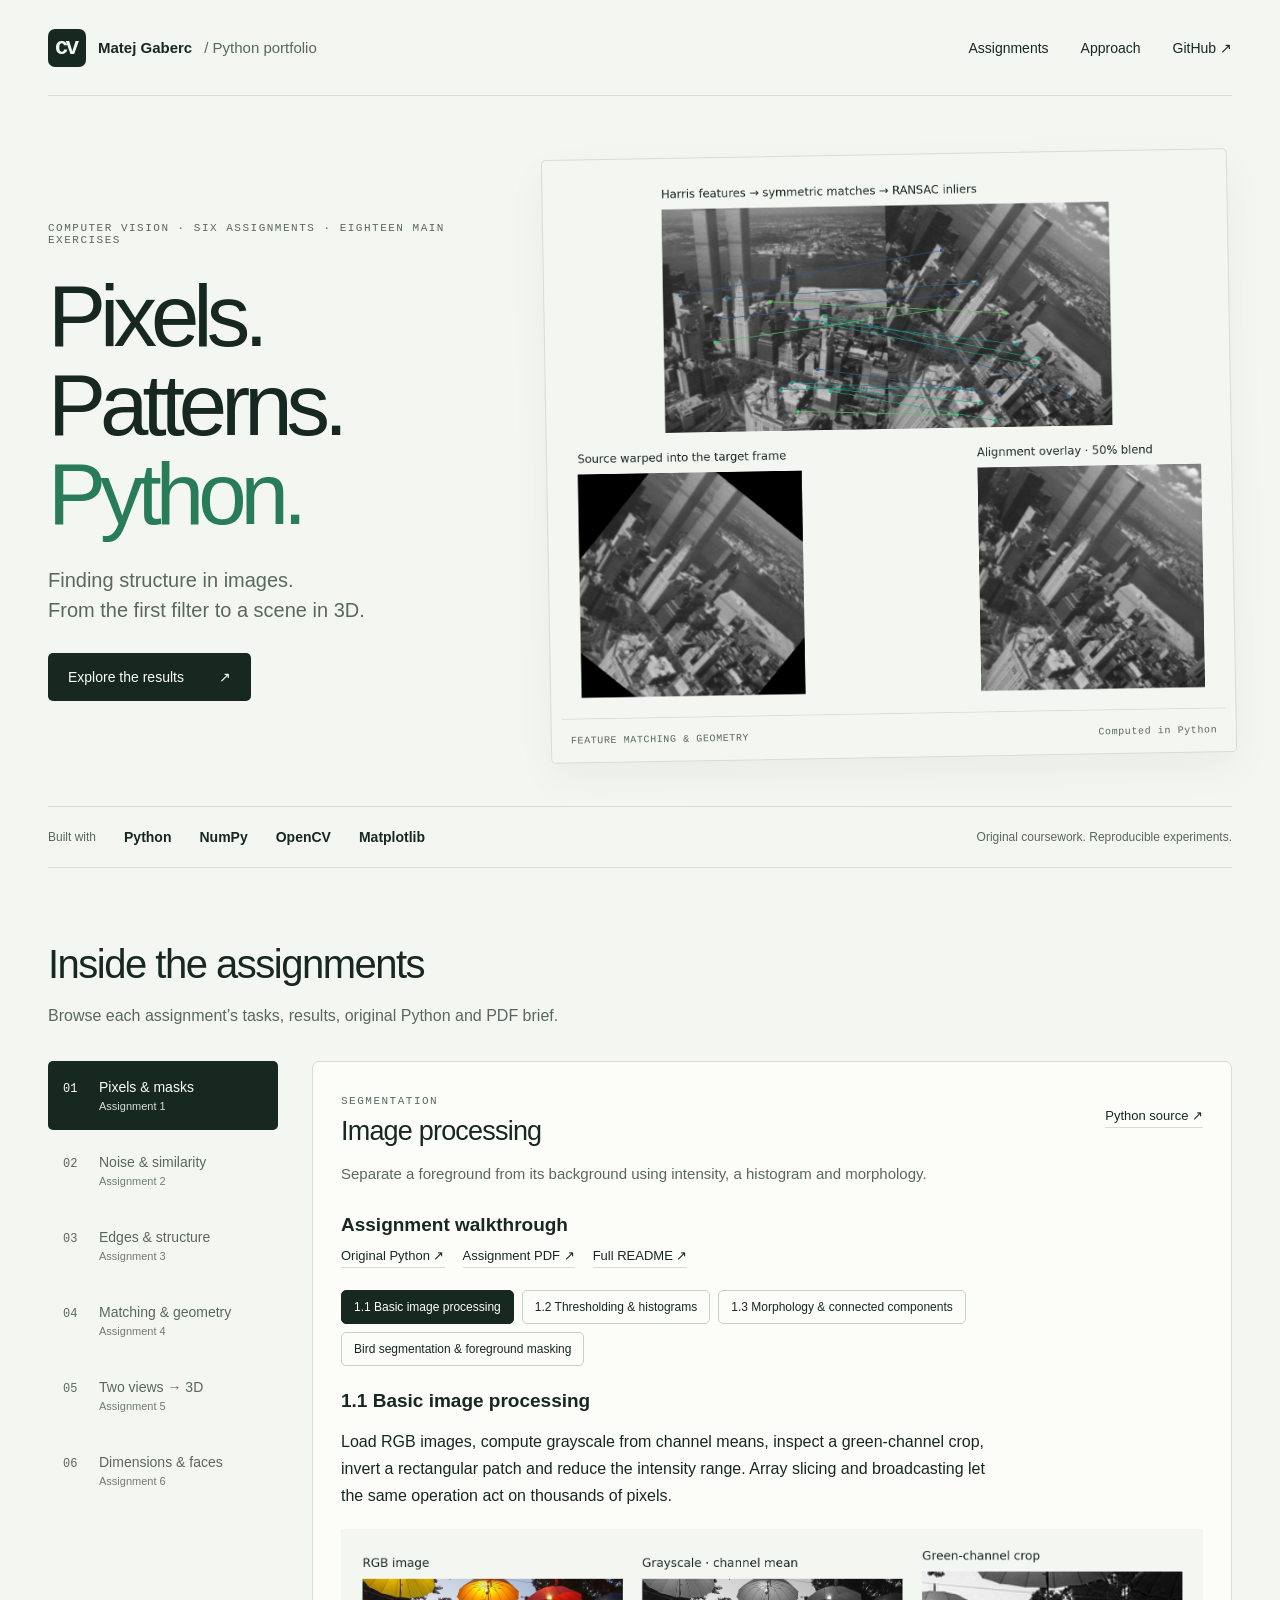
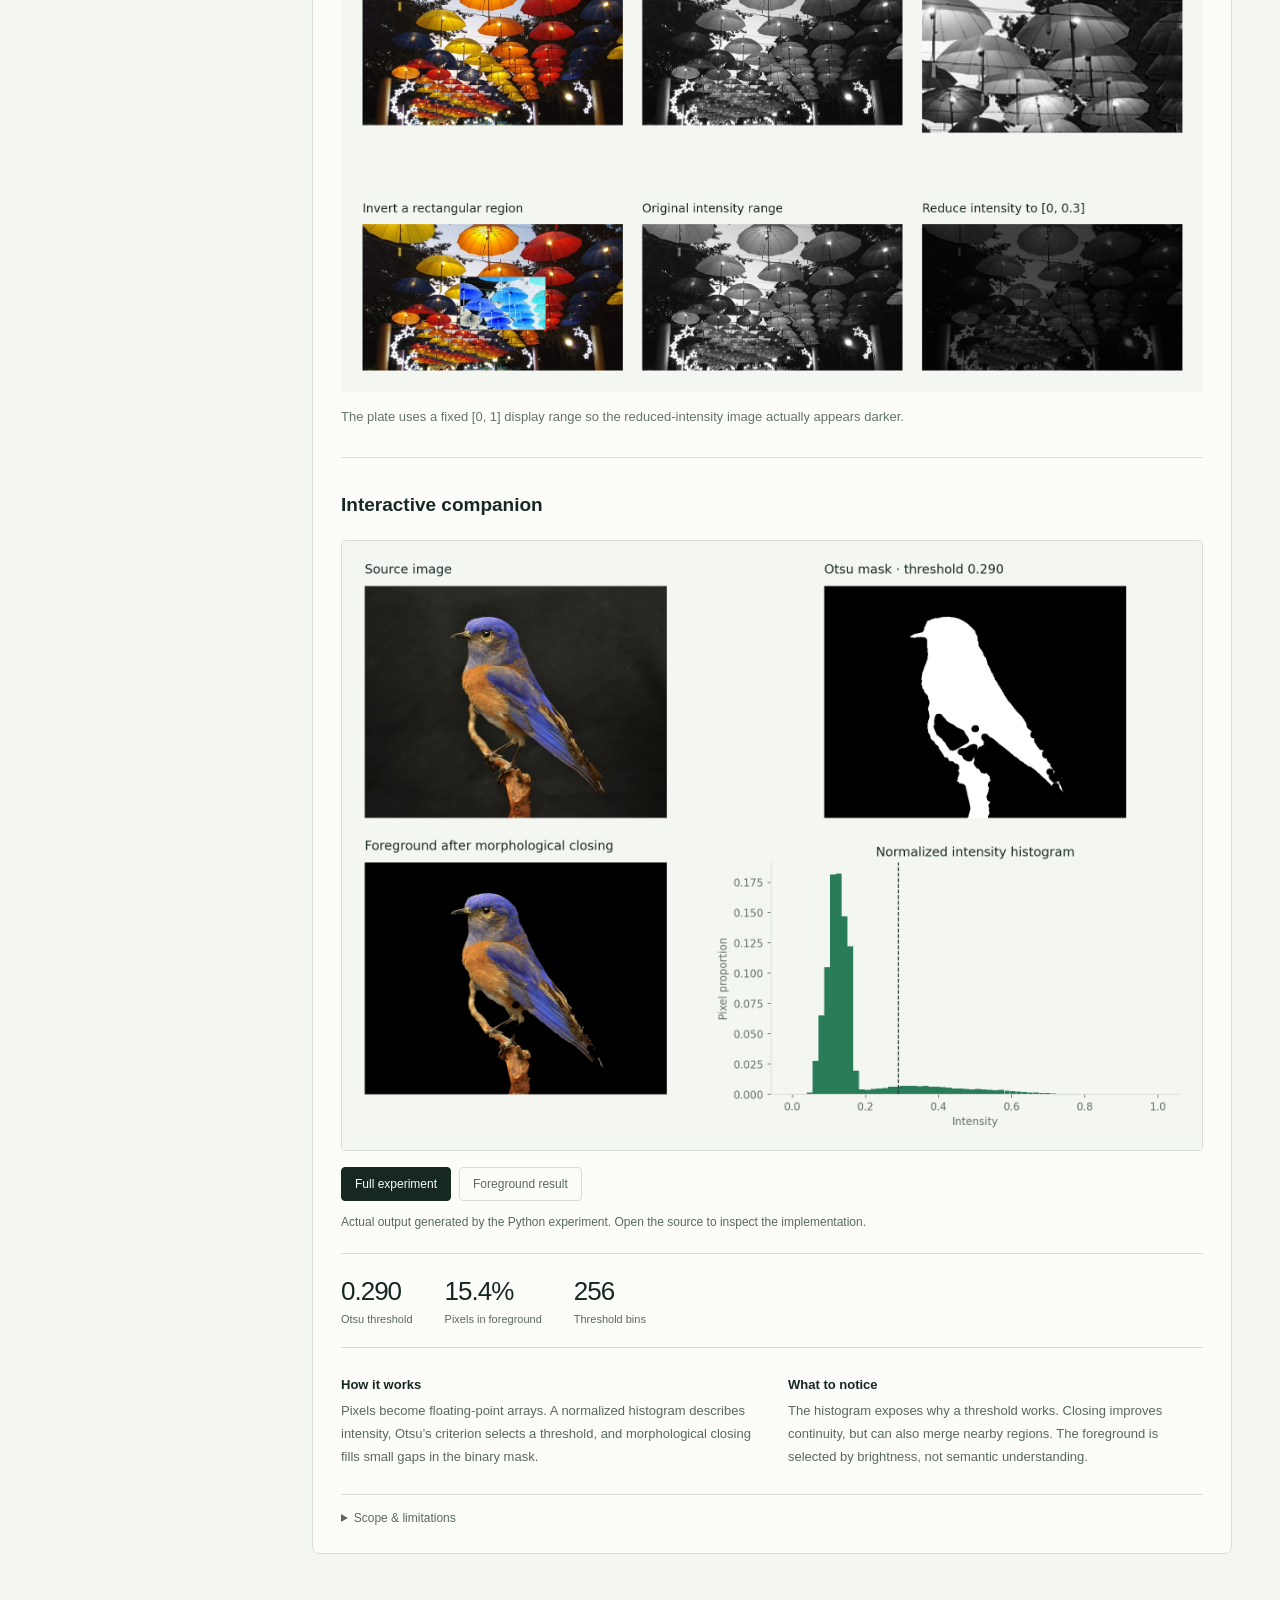
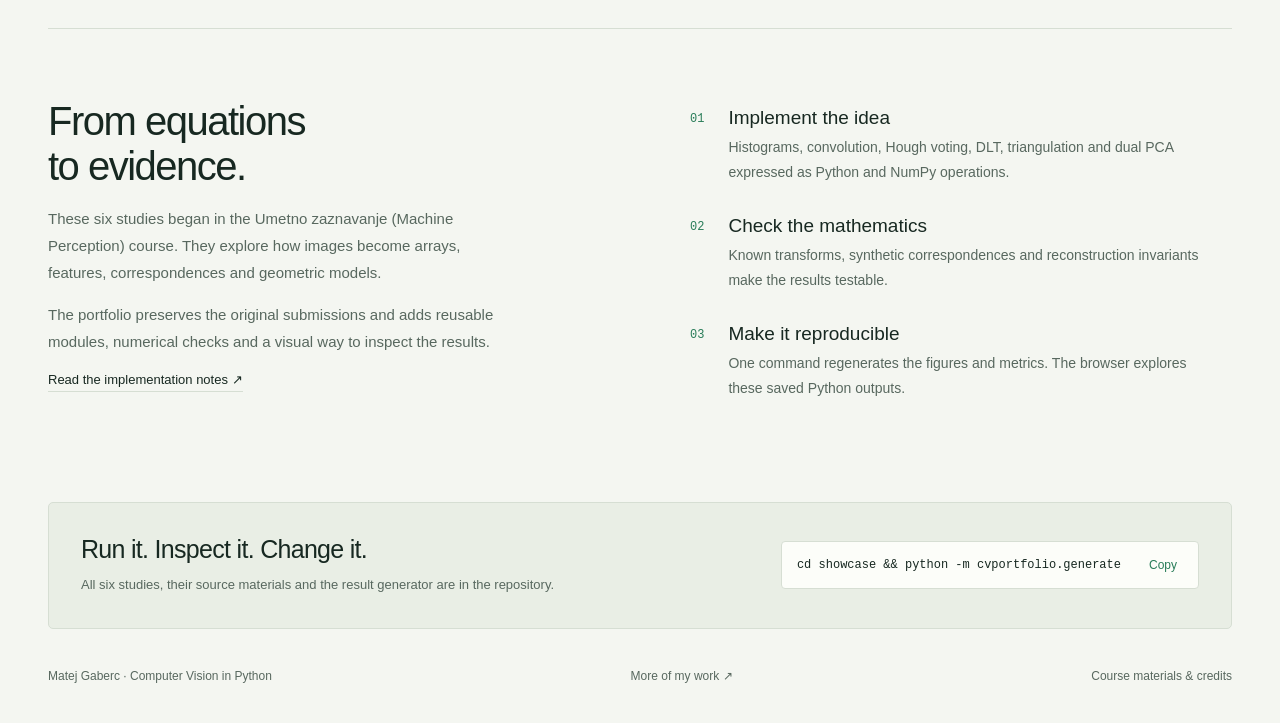
==== showcase/site/index.html @ c362d2f4 "Restructure portfolio around six assignments and full task walkthroughs" ====
<!doctype html>
<html lang="en">
<head>
<meta charset="utf-8"><meta name="viewport" content="width=device-width,initial-scale=1">
<title>Computer Vision in Python · Matej Gaberc</title>
<meta name="description" content="Six visual investigations in Python: image processing, retrieval, edges, geometric alignment, 3D reconstruction and PCA. By Matej Gaberc.">
<meta name="theme-color" content="#f4f6f1">
<link rel="icon" href="data:image/svg+xml,%3Csvg xmlns='http://www.w3.org/2000/svg' viewBox='0 0 64 64'%3E%3Crect width='64' height='64' rx='12' fill='%23172821'/%3E%3Ctext x='32' y='43' text-anchor='middle' font-family='monospace' font-size='30' fill='%23f4f6f1'%3Ecv%3C/text%3E%3C/svg%3E">
<link rel="stylesheet" href="style.css">
<script defer src="assets/metrics.js"></script><script defer src="assets/assignments.js"></script><script defer src="app.js"></script>
</head>
<body>
<a class="skip" href="#experiments">Skip to experiments</a>
<header class="header wrap"><a class="brand" href="#"><span class="mark">cv</span> Matej Gaberc <span class="brand-label">/ Python portfolio</span></a><nav aria-label="Main navigation"><a href="#experiments">Assignments</a><a href="#approach">Approach</a><a href="https://github.com/gabercmatej/computer-vision-python" class="repo-link">GitHub <span aria-hidden="true">↗</span></a></nav></header>
<main>
<section class="hero wrap">
<div class="intro"><p class="eyebrow">COMPUTER VISION · SIX ASSIGNMENTS · EIGHTEEN MAIN EXERCISES</p><h1>Pixels.<br>Patterns.<br><span>Python.</span></h1><p class="lede">Finding structure in images.<br>From the first filter to a scene in 3D.</p><a class="button" href="#experiments">Explore the results <span aria-hidden="true">↗</span></a></div>
<figure class="hero-figure"><img src="assets/04-homography.png" alt="Python-generated feature correspondences between two New York images, with the aligned result" width="1655" height="1365"><figcaption><span>FEATURE MATCHING & GEOMETRY</span><span>Computed in Python</span></figcaption></figure>
</section>
<div class="stack wrap"><span>Built with</span><strong>Python</strong><strong>NumPy</strong><strong>OpenCV</strong><strong>Matplotlib</strong><span class="stack-end">Original coursework. Reproducible experiments.</span></div>
<section id="experiments" class="experiments wrap">
<div class="section-title"><h2>Inside the assignments</h2><p>Browse each assignment’s tasks, results, original Python and PDF brief.</p></div>
<div class="lab">
<nav id="experiment-nav" class="experiment-nav" aria-label="Choose an experiment"></nav>
<div id="experiment-panel" class="experiment-panel" aria-labelledby="experiment-title">
<div class="panel-heading"><div><span id="experiment-category" class="small-label"></span><h3 id="experiment-title"></h3></div><a id="source-link" class="text-link" href="https://github.com/gabercmatej/computer-vision-python">Python source ↗</a></div>
<p id="experiment-summary" class="summary"></p>
<section class="task-gallery" aria-labelledby="tasks-heading">
<h4 id="tasks-heading">Assignment walkthrough</h4>
<div class="assignment-links"><a id="original-link" class="text-link">Original Python ↗</a><a id="pdf-link" class="text-link">Assignment PDF ↗</a><a id="walkthrough-link" class="text-link">Full README ↗</a></div>
<div id="task-nav" class="task-nav" aria-label="Assignment tasks"></div>
<h4 id="task-title"></h4><p id="task-description"></p>
<figure><img id="task-image" class="plate" alt=""><figcaption id="task-caption"></figcaption></figure>
</section>
<h4 class="companion-heading">Interactive companion</h4>
<div id="result-stage" class="result-stage"></div>
<div id="controls" class="controls"></div>
<p id="result-caption" class="caption" aria-live="polite"></p>
<div id="metrics" class="metrics"></div>
<div class="explanation"><div><h4>How it works</h4><p id="method"></p></div><div><h4>What to notice</h4><p id="insight"></p></div></div>
<details><summary>Scope & limitations</summary><p id="limitations"></p></details>
</div>
</div>
</section>
<section id="approach" class="approach wrap"><div><h2>From equations<br>to evidence.</h2><p>These six studies began in the Umetno zaznavanje (Machine Perception) course. They explore how images become arrays, features, correspondences and geometric models.</p><p>The portfolio preserves the original submissions and adds reusable modules, numerical checks and a visual way to inspect the results.</p><a class="text-link" href="https://github.com/gabercmatej/computer-vision-python/blob/main/PROVENANCE.md">Read the implementation notes ↗</a></div><ol><li><span>01</span><div><h3>Implement the idea</h3><p>Histograms, convolution, Hough voting, DLT, triangulation and dual PCA expressed as Python and NumPy operations.</p></div></li><li><span>02</span><div><h3>Check the mathematics</h3><p>Known transforms, synthetic correspondences and reconstruction invariants make the results testable.</p></div></li><li><span>03</span><div><h3>Make it reproducible</h3><p>One command regenerates the figures and metrics. The browser explores these saved Python outputs.</p></div></li></ol></section>
<section class="reproduce wrap"><div><h2>Run it. Inspect it. Change it.</h2><p>All six studies, their source materials and the result generator are in the repository.</p></div><div class="command"><code>cd showcase &amp;&amp; python -m cvportfolio.generate</code><button id="copy-command" aria-label="Copy generation command">Copy</button></div></section>
</main>
<footer class="wrap"><span>Matej Gaberc · Computer Vision in Python</span><a href="https://github.com/gabercmatej">More of my work ↗</a><a href="https://github.com/gabercmatej/computer-vision-python/blob/main/ATTRIBUTION.md">Course materials & credits</a></footer>
<noscript><p class="wrap">Enable JavaScript to explore the experiments, or view all generated figures in the repository’s showcase/site/assets folder.</p></noscript>
</body></html>
---- showcase/site/style.css ----
:root{--bg:#f4f6f1;--paper:#fcfdf9;--ink:#172821;--muted:#58685f;--accent:#287c58;--line:#d6ded3;--soft:#e9eee5}*{box-sizing:border-box}html{scroll-behavior:smooth;scroll-padding-top:24px}body{margin:0;background:var(--bg);color:var(--ink);font-family:-apple-system,BlinkMacSystemFont,"Segoe UI",sans-serif;-webkit-font-smoothing:antialiased}a{color:inherit;text-decoration:none}button,input{font:inherit}button,a,input{touch-action:manipulation}button{cursor:pointer}a:focus-visible,button:focus-visible,input:focus-visible,summary:focus-visible{outline:3px solid var(--accent);outline-offset:5px}.wrap{width:min(1320px,calc(100% - 96px));margin-inline:auto}.header{height:96px;display:flex;align-items:center;justify-content:space-between;border-bottom:1px solid var(--line);gap:20px}.brand{display:flex;align-items:center;gap:12px;font-size:15px;font-weight:600;white-space:nowrap}.brand-label{font-weight:400;color:var(--muted)}.mark{font:600 23px ui-monospace,monospace;letter-spacing:-3px;background:var(--ink);color:var(--bg);width:38px;height:38px;border-radius:7px;display:grid;place-items:center;padding-right:3px}.header nav{display:flex;gap:32px;font-size:14px}.header nav a:hover,.text-link:hover,footer a:hover{color:var(--accent)}.hero{display:grid;grid-template-columns:.8fr 1.2fr;gap:40px;align-items:center;padding-block:58px 48px}.eyebrow,.small-label{font:11px ui-monospace,SFMono-Regular,monospace;letter-spacing:1.5px;color:var(--muted)}h1{font-size:clamp(66px,6.8vw,102px);font-weight:500;letter-spacing:-6px;line-height:1.02;margin:26px 0}h1 span{color:var(--accent)}.lede{font-size:20px;line-height:1.5;color:var(--muted);margin:0 0 28px}.button{display:inline-flex;align-items:center;gap:35px;background:var(--ink);color:var(--paper);padding:16px 20px;border-radius:5px;font-size:14px}.button:hover{background:var(--accent)}figure{margin:0}.hero-figure{transform:rotate(-1deg);border:1px solid var(--line);background:var(--bg);padding:10px 10px 0;border-radius:5px;box-shadow:0 16px 42px #1728210b}.hero-figure img{width:100%;height:auto;display:block}.hero-figure figcaption{border-top:1px solid var(--line);padding:16px 9px;display:flex;justify-content:space-between;font:10px ui-monospace,monospace;letter-spacing:.6px;color:var(--muted)}.stack{display:flex;gap:28px;align-items:center;border-top:1px solid var(--line);border-bottom:1px solid var(--line);padding-block:22px;font-size:14px}.stack>span{color:var(--muted);font-size:12px}.stack-end{margin-left:auto}.experiments{padding-block:74px}.section-title{margin-bottom:32px}h2{font-size:40px;font-weight:500;letter-spacing:-1.5px;margin:0 0 16px}.section-title p{color:var(--muted);margin:0;line-height:1.6}.lab{display:grid;grid-template-columns:230px 1fr;gap:34px;align-items:start}.experiment-nav{display:flex;flex-direction:column;gap:6px;position:sticky;top:24px}.experiment-nav button{text-align:left;display:grid;grid-template-columns:24px 1fr;gap:12px;border:0;background:transparent;border-radius:5px;padding:18px 15px;color:var(--muted)}.experiment-nav button>span{font:12px ui-monospace,monospace;padding-top:3px}.experiment-nav button strong{font-size:14px;display:block;font-weight:500}.experiment-nav button small{display:block;font-size:11px;margin-top:5px;opacity:.85}.experiment-nav button:hover{background:var(--soft)}.experiment-nav button[aria-current="true"]{background:var(--ink);color:var(--paper)}.experiment-panel{background:var(--paper);border:1px solid var(--line);border-radius:7px;padding:28px;min-width:0}.panel-heading{display:flex;align-items:center;justify-content:space-between;gap:20px}.panel-heading h3{font-size:27px;font-weight:500;letter-spacing:-.8px;margin:8px 0 0}.text-link{font-size:13px;white-space:nowrap;border-bottom:1px solid var(--line);padding-bottom:4px}.summary{color:var(--muted);font-size:15px;line-height:1.6;max-width:680px}.result-stage{background:var(--bg);border:1px solid var(--line);border-radius:4px;overflow:hidden;min-height:280px;display:flex;justify-content:center;align-items:center;margin-top:24px}.result-stage>.plate{width:100%;display:block}.controls{display:flex;align-items:center;gap:8px;flex-wrap:wrap;margin-top:16px}.controls:empty{display:none}.controls button{border:1px solid var(--line);border-radius:4px;padding:9px 13px;background:var(--paper);font-size:12px;color:var(--muted)}.controls button[aria-pressed="true"]{color:var(--paper);background:var(--ink);border-color:var(--ink)}.controls label{font-size:13px;color:var(--muted)}.controls input{accent-color:var(--accent);flex:1;min-width:100px}.controls output{font:13px ui-monospace,monospace;min-width:80px;text-align:right}.caption{color:var(--muted);font-size:12px;line-height:1.6;min-height:20px}.metrics{display:flex;gap:32px;border-block:1px solid var(--line);padding:22px 0;margin-top:20px;flex-wrap:wrap}.metric strong{font-size:26px;letter-spacing:-1px;font-weight:500;display:block}.metric span{display:block;font-size:11px;color:var(--muted);margin-top:6px}.explanation{display:grid;grid-template-columns:1fr 1fr;gap:32px;padding-top:14px}h4{font-size:13px;font-weight:600;margin:15px 0 8px}.explanation p,details p{font-size:13px;line-height:1.75;color:var(--muted);margin-top:0}details{border-top:1px solid var(--line);padding-top:16px;margin-top:12px}summary{font-size:12px;cursor:pointer;color:var(--muted)}details p{margin:12px 0 0}.comparison{position:relative;width:100%;max-width:620px;line-height:0}.comparison img{width:100%;display:block}.comparison .over{position:absolute;inset:0;clip-path:inset(0 50% 0 0)}.comparison .divider{position:absolute;top:0;bottom:0;left:50%;width:2px;background:#e0ff89}.face-pair{display:grid;grid-template-columns:1fr 1fr;gap:40px;padding:34px;max-width:620px;width:100%}.face-pair figure{text-align:center}.face-pair img{width:100%;image-rendering:auto;display:block}.face-pair figcaption{font:11px ui-monospace,monospace;color:var(--muted);margin-top:12px}.edge-view{width:100%;max-height:570px;object-fit:contain;display:block}.approach{border-top:1px solid var(--line);padding-block:70px;display:grid;grid-template-columns:1fr 1fr;gap:100px}.approach p{font-size:15px;line-height:1.8;color:var(--muted);max-width:470px}.approach ol{list-style:none;margin:0;padding:0}.approach li{display:flex;gap:24px;margin:8px 0 30px}.approach li>span{color:var(--accent);font:12px ui-monospace,monospace;padding-top:5px}.approach li h3{font-size:19px;font-weight:500;margin:0 0 6px}.approach li p{margin:0;font-size:14px}.reproduce{background:var(--soft);border:1px solid var(--line);padding:32px;display:flex;gap:30px;align-items:center;justify-content:space-between;border-radius:5px}.reproduce h2{font-size:25px;letter-spacing:-.7px;margin-bottom:10px}.reproduce p{font-size:13px;color:var(--muted);margin:0;line-height:1.7}.command{display:flex;align-items:center;background:var(--paper);border:1px solid var(--line);border-radius:4px;padding:15px;gap:22px;white-space:nowrap}.command code{font-size:12px}.command button{background:none;border:0;color:var(--accent);font-size:12px}footer{display:flex;justify-content:space-between;gap:24px;padding-block:40px;color:var(--muted);font-size:12px}.skip{position:absolute;top:-100px;padding:14px;background:var(--ink);color:white;z-index:10}.skip:focus{top:10px;left:10px}@media(prefers-reduced-motion:reduce){html{scroll-behavior:auto}}@media(max-width:1000px){.wrap{width:calc(100% - 48px)}.brand-label,.stack-end{display:none}.hero{gap:20px}h1{font-size:76px}.lab{grid-template-columns:190px 1fr;gap:18px}.experiment-panel{padding:22px}.panel-heading{align-items:flex-start}.panel-heading h3{font-size:24px}.approach{gap:50px}.reproduce{align-items:flex-start;flex-direction:column}}@media(max-width:700px){.wrap{width:calc(100% - 32px)}.header{height:76px}.header nav{gap:15px;font-size:12px}.header nav a:first-child,.header nav a:nth-child(2){display:none}.brand{font-size:14px}.hero{grid-template-columns:1fr;padding-block:34px;gap:34px}h1{font-size:72px;letter-spacing:-4px;margin:20px 0}.hero .intro{padding-inline:6px}.lede{font-size:18px}.hero-figure{transform:none}.stack{gap:16px;flex-wrap:wrap;font-size:12px}.stack>span{font-size:11px}.experiments{padding-block:46px}h2{font-size:32px}.section-title p{font-size:14px}.lab{display:block}.experiment-nav{position:static;display:grid;grid-template-columns:1fr 1fr;gap:5px;margin-bottom:18px}.experiment-nav button{padding:12px 10px;gap:7px;grid-template-columns:21px 1fr}.experiment-nav button strong{font-size:12px}.experiment-nav button small{font-size:10px}.experiment-panel{padding:16px}.panel-heading{display:block}.panel-heading .text-link{display:inline-block;margin-top:14px}.panel-heading h3{font-size:25px}.summary{font-size:14px}.result-stage{min-height:180px}.metrics{gap:22px}.metric strong{font-size:23px}.explanation{grid-template-columns:1fr;gap:0}.face-pair{gap:18px;padding:20px}.approach{grid-template-columns:1fr;gap:24px;padding-block:42px}.reproduce{padding:20px;gap:20px}.command{width:100%;gap:10px;justify-content:space-between;padding:12px}.command code{font-size:11px}footer{flex-direction:column;gap:14px;padding-block:30px}.hero-figure figcaption{font-size:8px}}

.task-gallery{margin:28px 0 36px;padding-bottom:30px;border-bottom:1px solid #d7ded6}
.task-gallery h4{font-size:19px;margin:18px 0 12px}.assignment-links{display:flex;flex-wrap:wrap;gap:18px;margin:12px 0 22px}
.task-nav{display:flex;flex-wrap:wrap;gap:8px;margin-bottom:24px}.task-nav button{font:inherit;font-size:12px;padding:9px 12px;background:transparent;border:1px solid #c6d2c8;border-radius:5px;color:#172821;cursor:pointer;text-align:left}.task-nav button[aria-pressed="true"]{background:#172821;color:#fff;border-color:#172821}.task-gallery figure{margin:20px 0 0}.task-gallery figure img{width:100%;height:auto;display:block}.task-gallery figcaption{font-size:13px;color:#62736b;line-height:1.65;margin-top:14px}.task-gallery p{line-height:1.7;max-width:75ch}.companion-heading{font-size:19px;margin:20px 0}
.command{flex-wrap:wrap;max-width:100%}.command code{white-space:normal;overflow-wrap:anywhere;min-width:0}
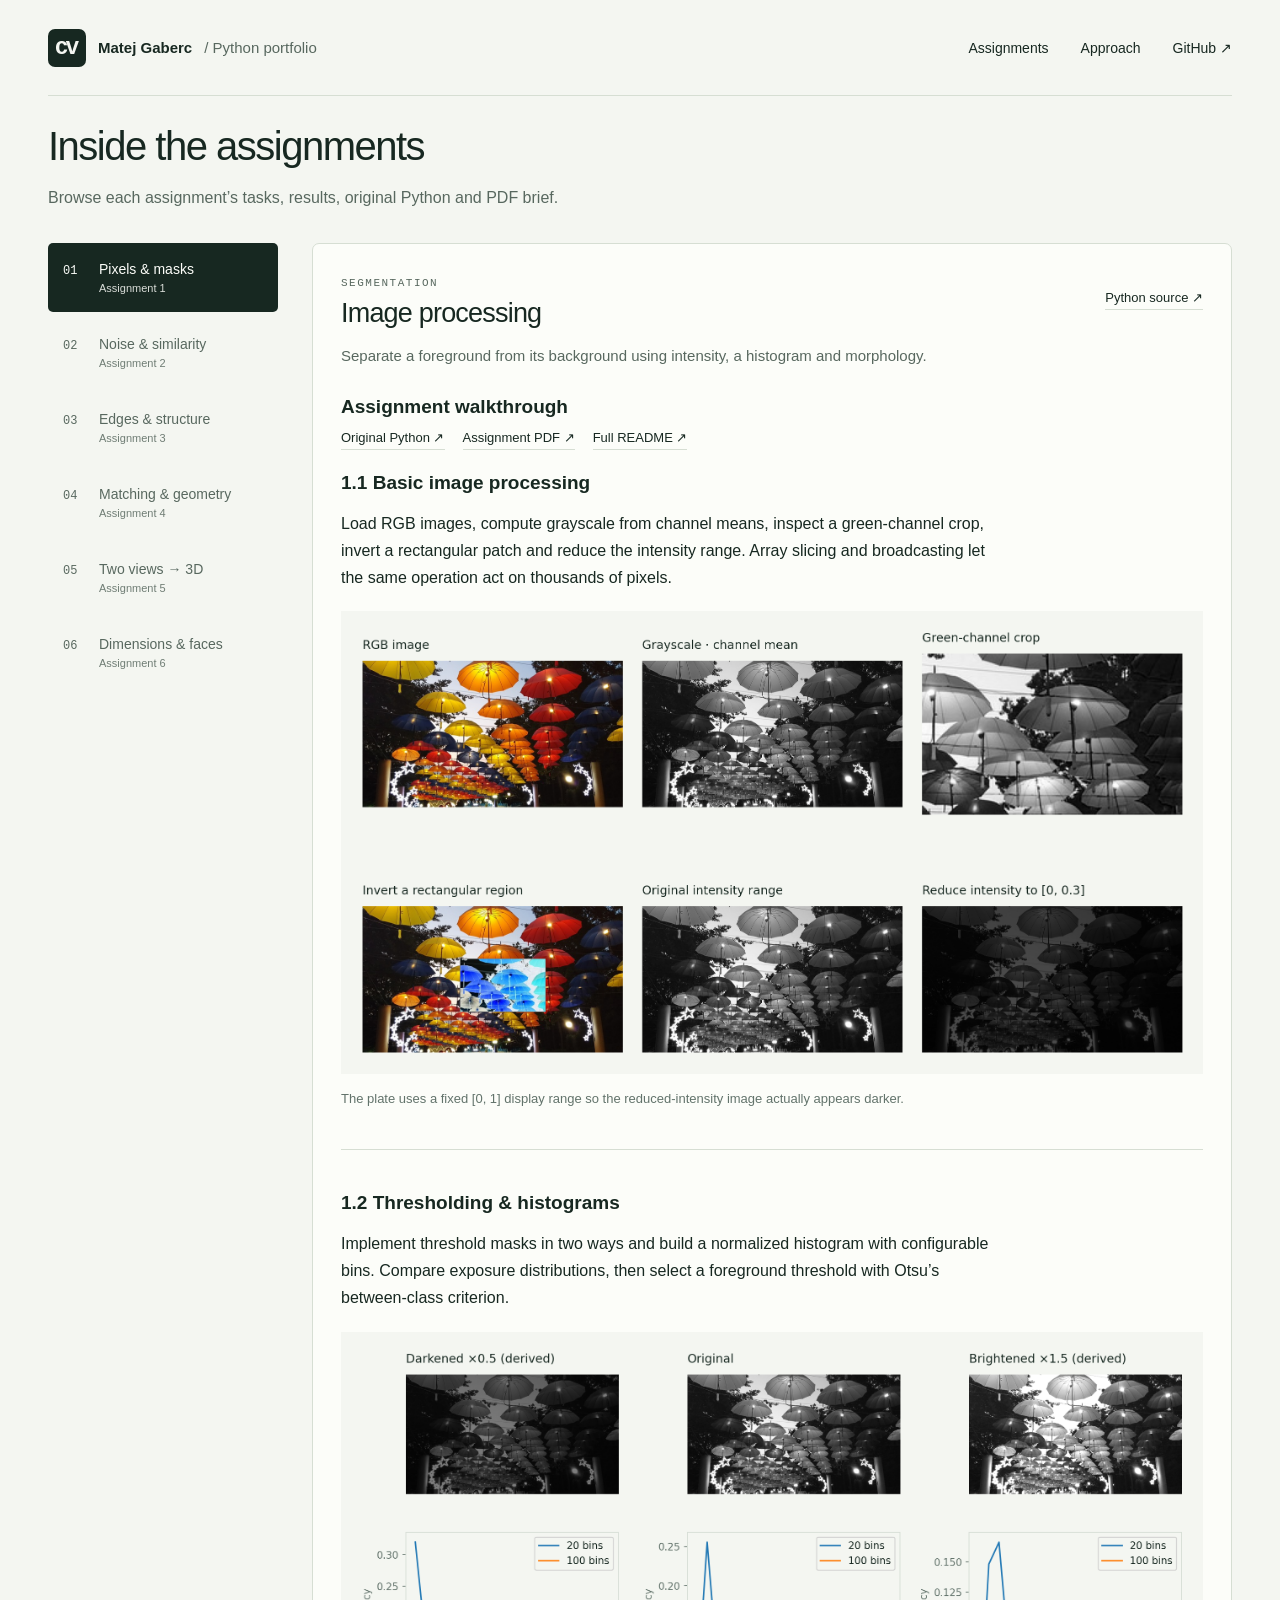
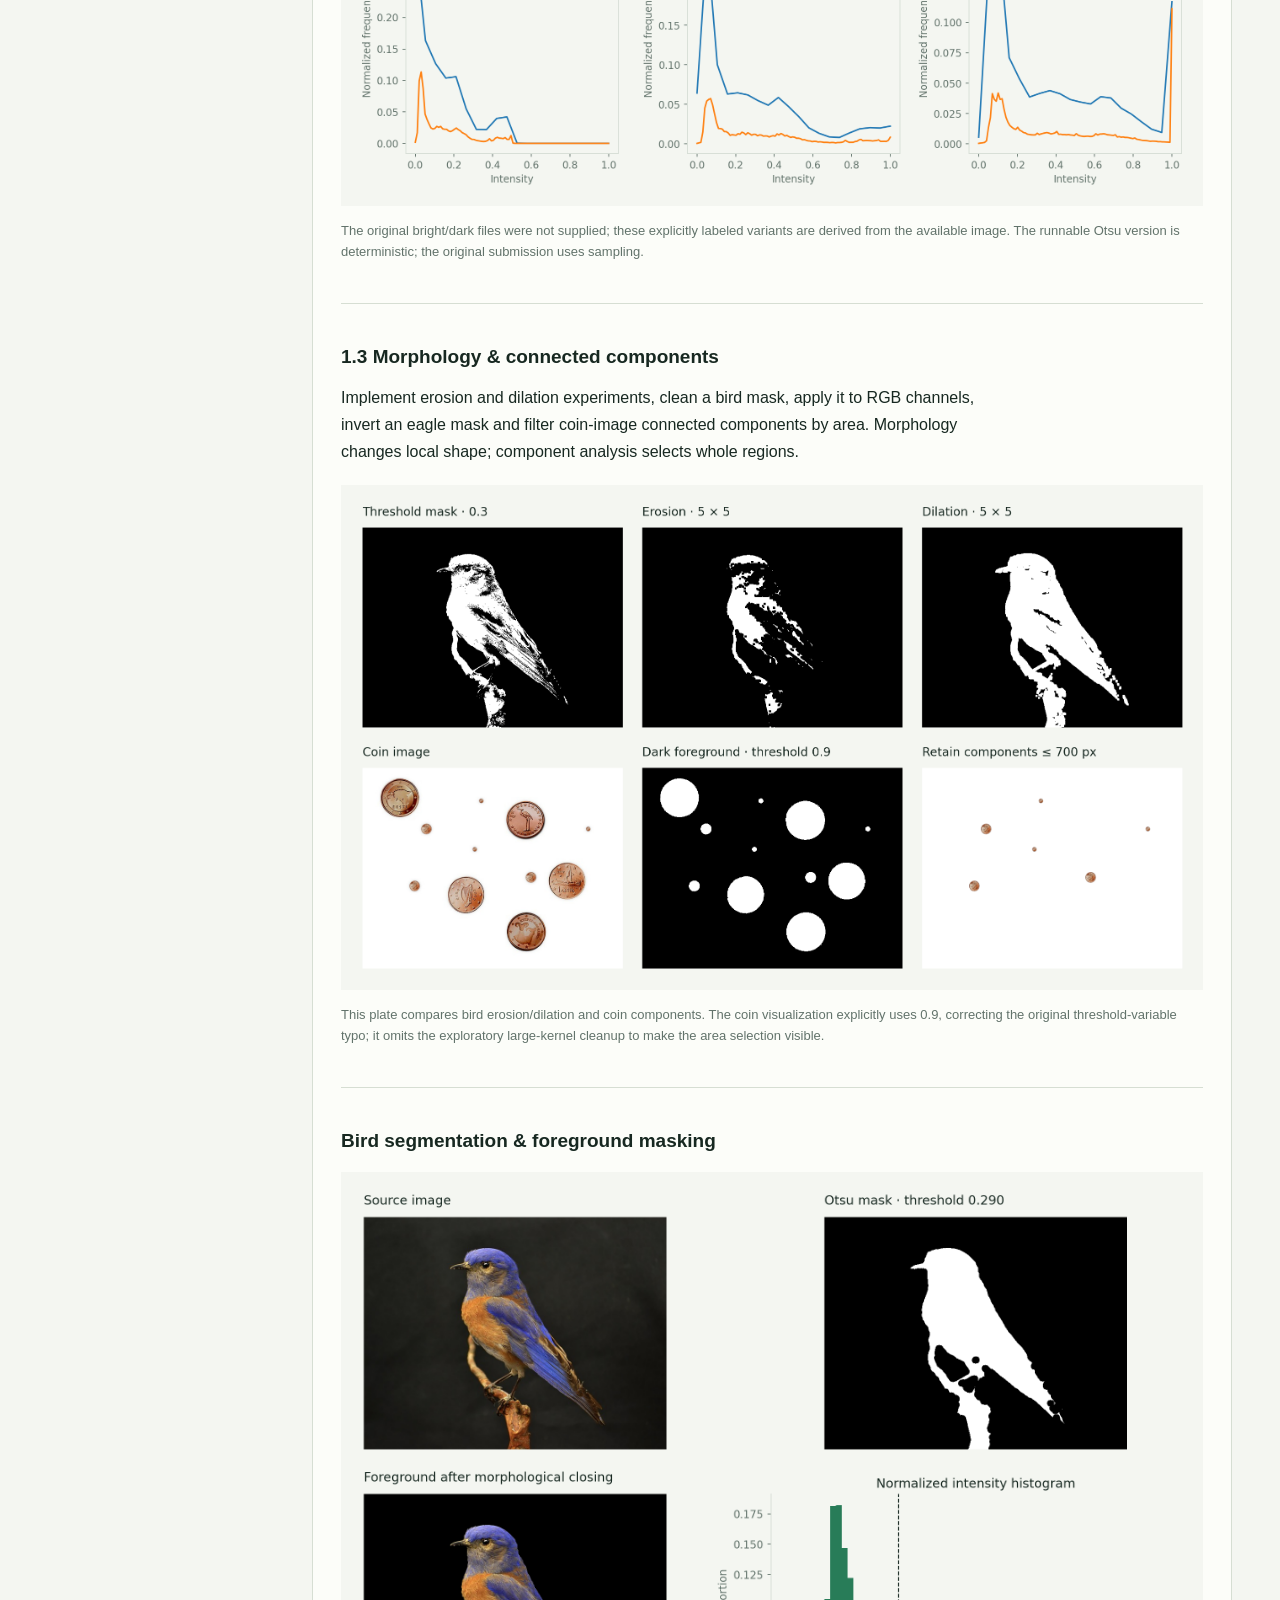
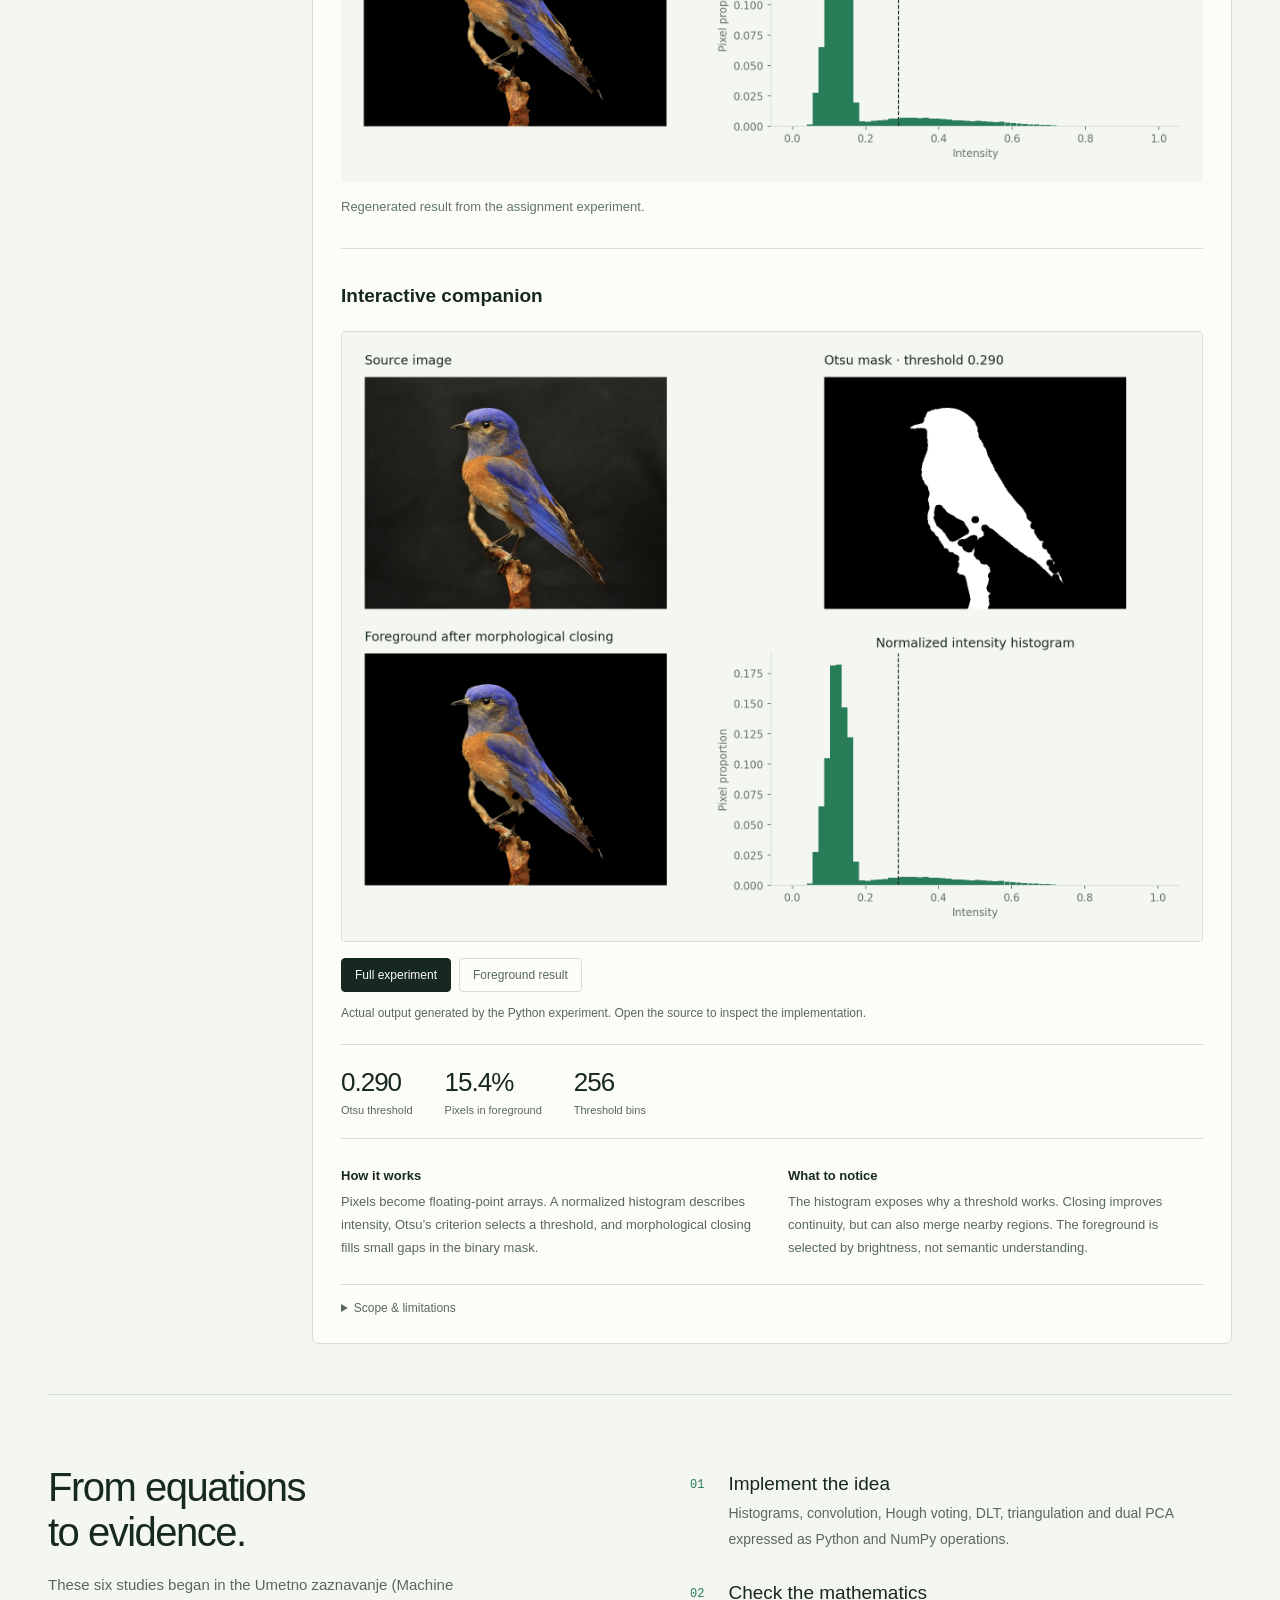
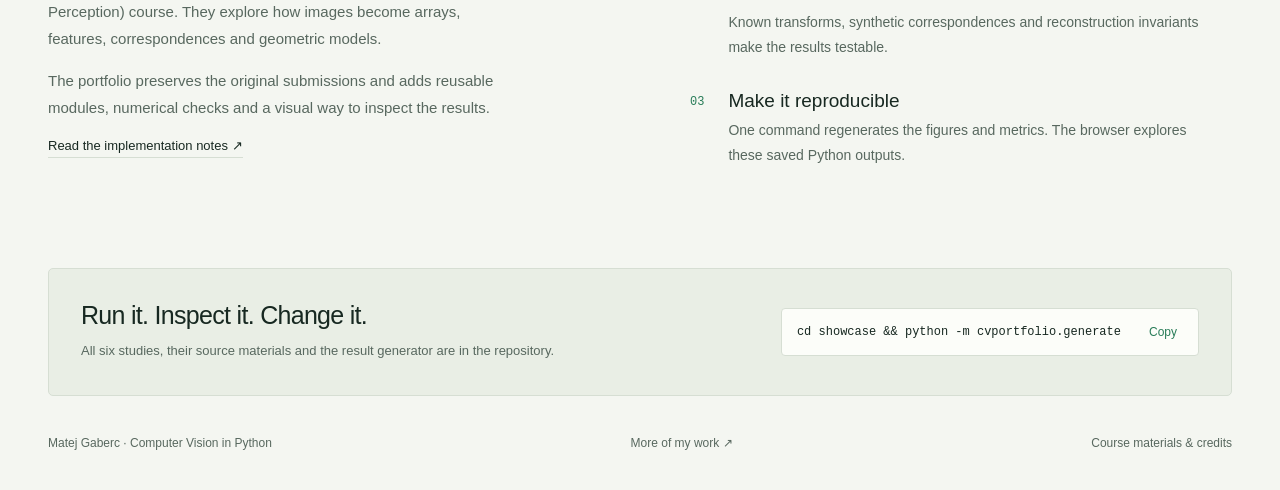
==== commit 25f74cff: "Open directly into scrollable assignment walkthroughs" ====
--- a/showcase/site/index.html
+++ b/showcase/site/index.html
@@ -13,11 +13,6 @@
 <a class="skip" href="#experiments">Skip to experiments</a>
 <header class="header wrap"><a class="brand" href="#"><span class="mark">cv</span> Matej Gaberc <span class="brand-label">/ Python portfolio</span></a><nav aria-label="Main navigation"><a href="#experiments">Assignments</a><a href="#approach">Approach</a><a href="https://github.com/gabercmatej/computer-vision-python" class="repo-link">GitHub <span aria-hidden="true">↗</span></a></nav></header>
 <main>
-<section class="hero wrap">
-<div class="intro"><p class="eyebrow">COMPUTER VISION · SIX ASSIGNMENTS · EIGHTEEN MAIN EXERCISES</p><h1>Pixels.<br>Patterns.<br><span>Python.</span></h1><p class="lede">Finding structure in images.<br>From the first filter to a scene in 3D.</p><a class="button" href="#experiments">Explore the results <span aria-hidden="true">↗</span></a></div>
-<figure class="hero-figure"><img src="assets/04-homography.png" alt="Python-generated feature correspondences between two New York images, with the aligned result" width="1655" height="1365"><figcaption><span>FEATURE MATCHING & GEOMETRY</span><span>Computed in Python</span></figcaption></figure>
-</section>
-<div class="stack wrap"><span>Built with</span><strong>Python</strong><strong>NumPy</strong><strong>OpenCV</strong><strong>Matplotlib</strong><span class="stack-end">Original coursework. Reproducible experiments.</span></div>
 <section id="experiments" class="experiments wrap">
 <div class="section-title"><h2>Inside the assignments</h2><p>Browse each assignment’s tasks, results, original Python and PDF brief.</p></div>
 <div class="lab">
@@ -28,9 +23,7 @@
 <section class="task-gallery" aria-labelledby="tasks-heading">
 <h4 id="tasks-heading">Assignment walkthrough</h4>
 <div class="assignment-links"><a id="original-link" class="text-link">Original Python ↗</a><a id="pdf-link" class="text-link">Assignment PDF ↗</a><a id="walkthrough-link" class="text-link">Full README ↗</a></div>
-<div id="task-nav" class="task-nav" aria-label="Assignment tasks"></div>
-<h4 id="task-title"></h4><p id="task-description"></p>
-<figure><img id="task-image" class="plate" alt=""><figcaption id="task-caption"></figcaption></figure>
+<div id="task-list"></div>
 </section>
 <h4 class="companion-heading">Interactive companion</h4>
 <div id="result-stage" class="result-stage"></div>
--- a/showcase/site/style.css
+++ b/showcase/site/style.css
@@ -4,3 +4,5 @@
 .task-gallery h4{font-size:19px;margin:18px 0 12px}.assignment-links{display:flex;flex-wrap:wrap;gap:18px;margin:12px 0 22px}
 .task-nav{display:flex;flex-wrap:wrap;gap:8px;margin-bottom:24px}.task-nav button{font:inherit;font-size:12px;padding:9px 12px;background:transparent;border:1px solid #c6d2c8;border-radius:5px;color:#172821;cursor:pointer;text-align:left}.task-nav button[aria-pressed="true"]{background:#172821;color:#fff;border-color:#172821}.task-gallery figure{margin:20px 0 0}.task-gallery figure img{width:100%;height:auto;display:block}.task-gallery figcaption{font-size:13px;color:#62736b;line-height:1.65;margin-top:14px}.task-gallery p{line-height:1.7;max-width:75ch}.companion-heading{font-size:19px;margin:20px 0}
 .command{flex-wrap:wrap;max-width:100%}.command code{white-space:normal;overflow-wrap:anywhere;min-width:0}
+
+.experiments{padding-block:28px 50px}.task-section + .task-section{margin-top:40px;padding-top:24px;border-top:1px solid var(--line)}
